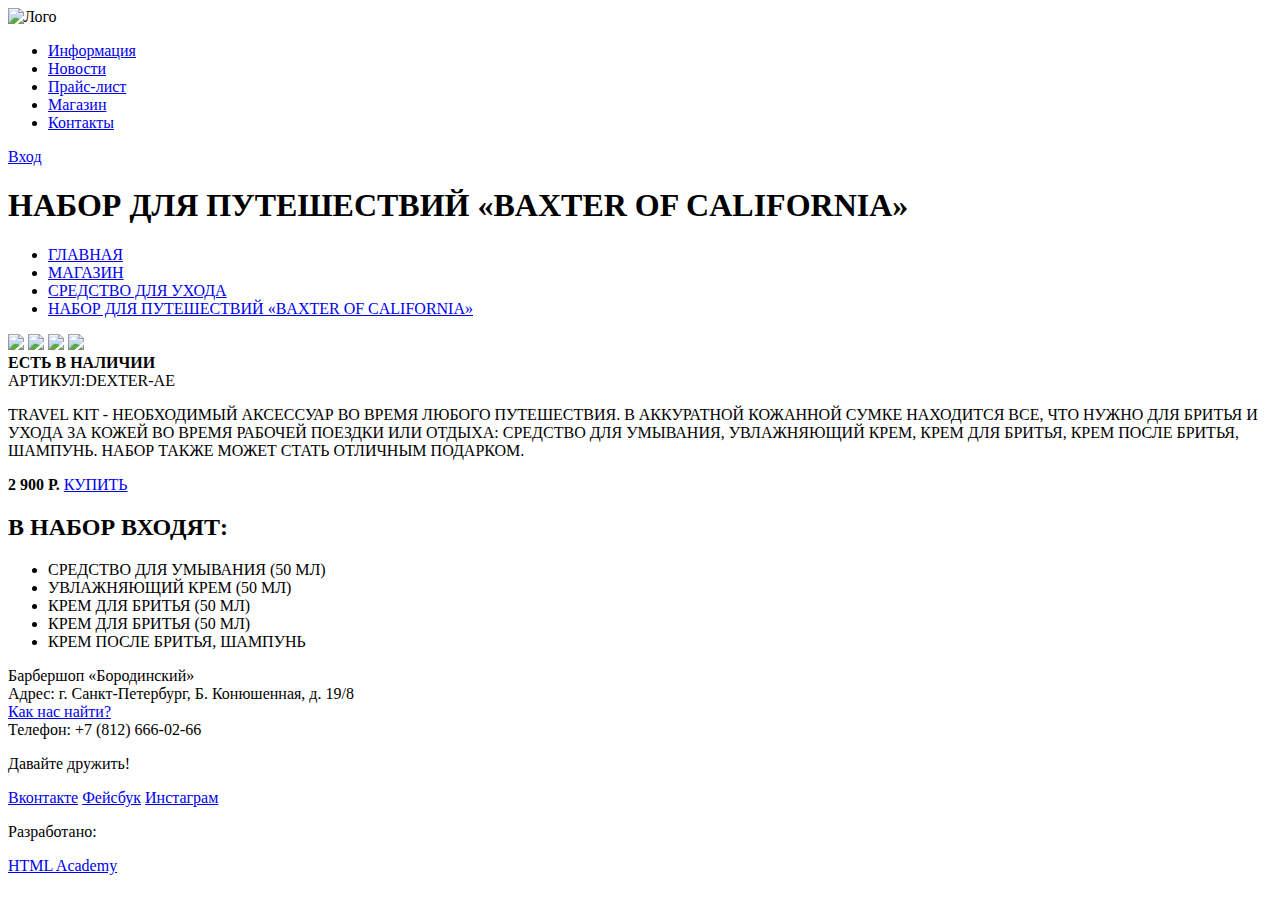
==== catalog-item.html @ 9c6a5e2b "Сделал разметку внутренних страниц Барбершопа" ====
<!DOCTYPE html>
<html lang="ru">
  <head>
    <meta charset="utf-8">
    <title>Катлог «Барбершоп»</title>
  </head>
  <body>
    <header class="main-header">
      <div class="container">
        <div class="logo">
          <img src="img/logo.png" width="90" height="90" alt="Лого">
          </div>
        <nav class="main-navigation">
          <ul>
            <li>
              <a href="#">Информация</a>
            </li>
            <li>
              <a href="#">Новости</a>
            </li>
            <li>
              <a href="#">Прайс-лист</a>
            </li>
            <li>
              <a href="#">Магазин</a>
            </li>
            <li>
              <a href="#">Контакты</a>
            </li>
          </ul>
        </nav>
        <div class="user-block">
          <a class="login" href="#">Вход</a>
        </div>
      </div>
    </header>
    <main class="container">
      <div class="caption">
        <h1>НАБОР ДЛЯ ПУТЕШЕСТВИЙ &laquoBAXTER OF CALIFORNIA&raquo</h1>
          </div>
          <div class="breadcrumbs">
          <ul>
            <li>
              <a href="#">ГЛАВНАЯ</a>
            </li>
            <li>
              <a href="#">МАГАЗИН</a>
            </li>
            <li>
              <a href="#">СРЕДСТВО ДЛЯ УХОДА</a>
            </li>
            <li>
              <a href="#">НАБОР ДЛЯ ПУТЕШЕСТВИЙ &laquoBAXTER OF CALIFORNIA&raquo</a>
            </li>
          </ul>
          </div>
          <section class="foto-slider">
            <img src="http://placehold.it/150x100">
            <img src="http://placehold.it/150x100">
            <img src="http://placehold.it/150x100">
            <img src="http://placehold.it/150x100">
          </section>
          <section class="description">
            <b>ЕСТЬ В НАЛИЧИИ</b>
            <article>АРТИКУЛ:DEXTER-AE</article>
            <p>TRAVEL KIT - НЕОБХОДИМЫЙ АКСЕССУАР ВО ВРЕМЯ ЛЮБОГО ПУТЕШЕСТВИЯ.
              В АККУРАТНОЙ КОЖАННОЙ СУМКЕ НАХОДИТСЯ ВСЕ, ЧТО НУЖНО ДЛЯ БРИТЬЯ И
              УХОДА ЗА КОЖЕЙ ВО ВРЕМЯ РАБОЧЕЙ ПОЕЗДКИ ИЛИ ОТДЫХА: СРЕДСТВО ДЛЯ
              УМЫВАНИЯ, УВЛАЖНЯЮЩИЙ КРЕМ, КРЕМ ДЛЯ БРИТЬЯ, КРЕМ ПОСЛЕ БРИТЬЯ,
              ШАМПУНЬ. НАБОР ТАКЖЕ МОЖЕТ СТАТЬ ОТЛИЧНЫМ ПОДАРКОМ.
            </p>
            <section class="bay">
              <b>2 900 Р.</b>
              <a class="btn" href="#">КУПИТЬ</a>
            </section>
            <section class="include">
              <h2>В НАБОР ВХОДЯТ:</h2>
                <ul>
                  <li>СРЕДСТВО ДЛЯ УМЫВАНИЯ (50 МЛ)</li>
                  <li>УВЛАЖНЯЮЩИЙ КРЕМ (50 МЛ)</li>
                  <li>КРЕМ ДЛЯ БРИТЬЯ (50 МЛ)</li>
                  <li>КРЕМ ДЛЯ БРИТЬЯ (50 МЛ)</li>
                  <li> КРЕМ ПОСЛЕ БРИТЬЯ, ШАМПУНЬ</li>
      </main>
      <footer class="main-footer">
      <div class="container">
        <section class="footer-contacts">
          Барбершоп «Бородинский»<br>
          Адрес: г. Санкт-Петербург, Б. Конюшенная, д. 19/8<br>
          <a href="#">Как нас найти?</a><br>
          Телефон: +7 (812) 666-02-66
        </section>
        <section class="footer-social">
          <p>Давайте дружить!</p>
          <a class="social-btn social-btn-vk" href="#">Вконтакте</a>
          <a class="social-btn social-btn-fb" href="#">Фейсбук</a>
          <a class="social-btn social-btn-inst" href="#">Инстаграм</a>
        </section>
        <section class="footer-copyright">
          <p>Разработано:</p>
          <a class="btn" href="https://htmlacademy.ru">HTML Academy</a>
        </section>
      </div>
    </footer>
  </body>
</html>
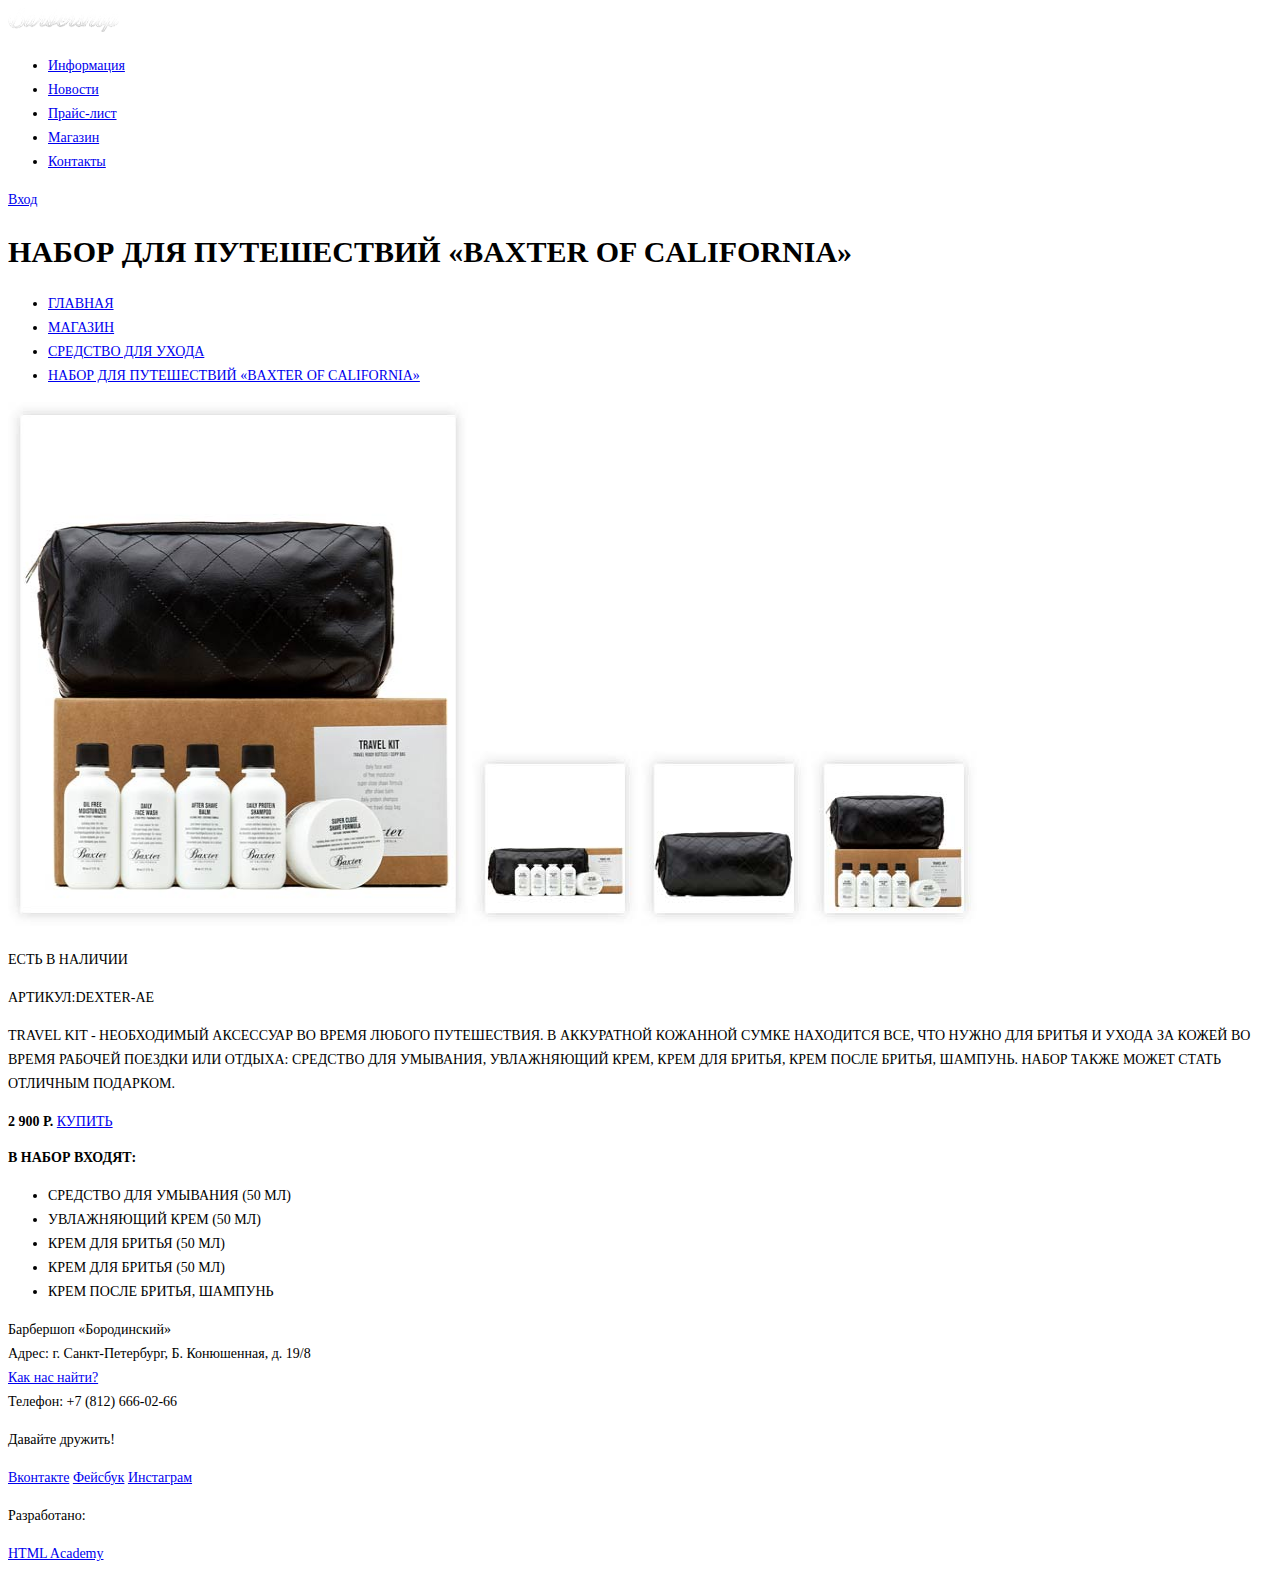
==== commit 052fd251: "Подготовка графики и текстовых стилей «Барбершопа»" ====
--- a/catalog-item.html
+++ b/catalog-item.html
@@ -3,12 +3,13 @@
   <head>
     <meta charset="utf-8">
     <title>Катлог «Барбершоп»</title>
+    <link href="css/style.css" rel="stylesheet">
   </head>
   <body>
     <header class="main-header">
       <div class="container">
         <div class="logo">
-          <img src="img/logo.png" width="90" height="90" alt="Лого">
+          <img src="img/logo.png" width="111" height="24" alt="Лого">
           </div>
         <nav class="main-navigation">
           <ul>
@@ -35,40 +36,31 @@
       </div>
     </header>
     <main class="container">
-      <div class="caption">
-        <h1>НАБОР ДЛЯ ПУТЕШЕСТВИЙ &laquoBAXTER OF CALIFORNIA&raquo</h1>
-          </div>
+        <h1 class="caption">НАБОР ДЛЯ ПУТЕШЕСТВИЙ &laquoBAXTER OF CALIFORNIA&raquo</h1>
           <div class="breadcrumbs">
           <ul>
-            <li>
-              <a href="#">ГЛАВНАЯ</a>
-            </li>
-            <li>
-              <a href="#">МАГАЗИН</a>
-            </li>
-            <li>
-              <a href="#">СРЕДСТВО ДЛЯ УХОДА</a>
-            </li>
-            <li>
-              <a href="#">НАБОР ДЛЯ ПУТЕШЕСТВИЙ &laquoBAXTER OF CALIFORNIA&raquo</a>
-            </li>
+            <li><a href="#">ГЛАВНАЯ</a></li>
+            <li><a href="#">МАГАЗИН</a></li>
+            <li><a href="#">СРЕДСТВО ДЛЯ УХОДА</a></li>
+            <li><a class="active" href="#">НАБОР ДЛЯ ПУТЕШЕСТВИЙ &laquoBAXTER OF CALIFORNIA&raquo</a></li>
           </ul>
           </div>
           <section class="foto-slider">
-            <img src="http://placehold.it/150x100">
-            <img src="http://placehold.it/150x100">
-            <img src="http://placehold.it/150x100">
-            <img src="http://placehold.it/150x100">
+            <img src="img/big-shop.jpg" width="460" height="524" alt="">
+            <img src="img/sl-shop.jpg" >
+            <img src="img/sl-shop2.jpg">
+            <img src="img/sl-shop3.jpg">
           </section>
           <section class="description">
-            <b>ЕСТЬ В НАЛИЧИИ</b>
-            <article>АРТИКУЛ:DEXTER-AE</article>
+            <p>ЕСТЬ В НАЛИЧИИ</p>
+            <span class="article">АРТИКУЛ:DEXTER-AE</span>
             <p>TRAVEL KIT - НЕОБХОДИМЫЙ АКСЕССУАР ВО ВРЕМЯ ЛЮБОГО ПУТЕШЕСТВИЯ.
               В АККУРАТНОЙ КОЖАННОЙ СУМКЕ НАХОДИТСЯ ВСЕ, ЧТО НУЖНО ДЛЯ БРИТЬЯ И
               УХОДА ЗА КОЖЕЙ ВО ВРЕМЯ РАБОЧЕЙ ПОЕЗДКИ ИЛИ ОТДЫХА: СРЕДСТВО ДЛЯ
               УМЫВАНИЯ, УВЛАЖНЯЮЩИЙ КРЕМ, КРЕМ ДЛЯ БРИТЬЯ, КРЕМ ПОСЛЕ БРИТЬЯ,
               ШАМПУНЬ. НАБОР ТАКЖЕ МОЖЕТ СТАТЬ ОТЛИЧНЫМ ПОДАРКОМ.
             </p>
+          </section>
             <section class="bay">
               <b>2 900 Р.</b>
               <a class="btn" href="#">КУПИТЬ</a>
@@ -81,6 +73,7 @@
                   <li>КРЕМ ДЛЯ БРИТЬЯ (50 МЛ)</li>
                   <li>КРЕМ ДЛЯ БРИТЬЯ (50 МЛ)</li>
                   <li> КРЕМ ПОСЛЕ БРИТЬЯ, ШАМПУНЬ</li>
+            </section>
       </main>
       <footer class="main-footer">
       <div class="container">
--- a/css/style.css
+++ b/css/style.css
@@ -0,0 +1,20 @@
+body{
+  font-family: 'PT Sans Narrow';
+  font-size: 14px;
+  line-height: 24px;
+  color: f7f4f1;
+  font-weight: NarrowBold;
+}
+h1{
+  font-family: 'PT Sans Narrow';
+  font-size: 30px;
+  line-height: 40px;
+  color: 000000;
+  font-weight: NarrowBold;
+}
+h2{
+  font-family: 'PT Sans Narrow';
+  font-size: 14px;
+  color: 000000;
+  font-weight: NarrowBold;
+}
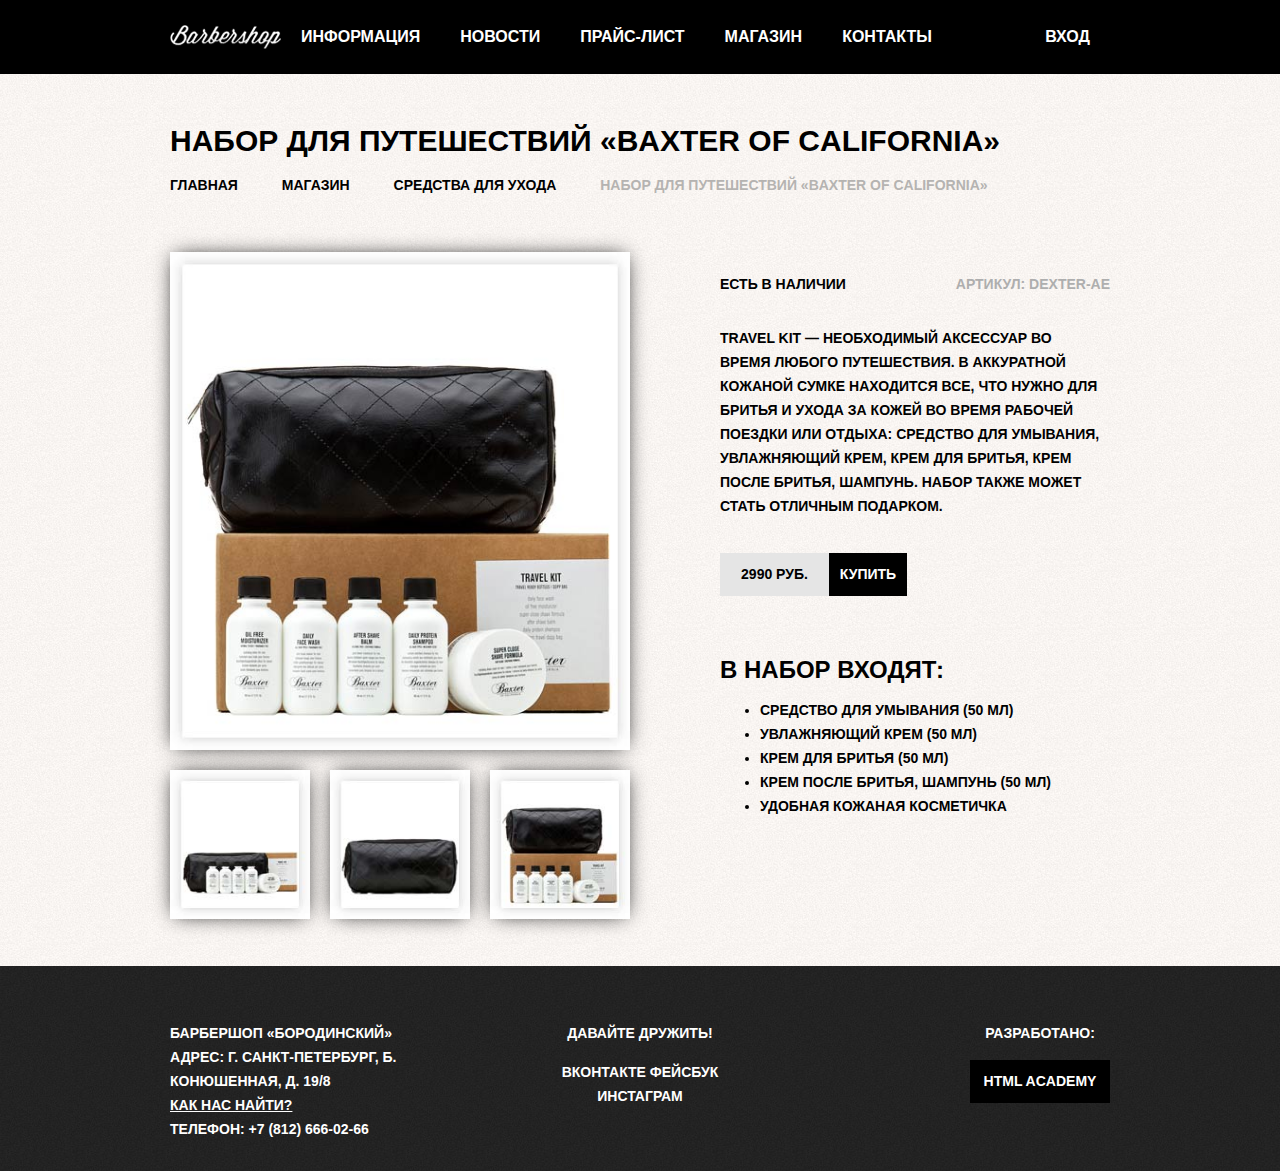
==== commit 043b4954: "Сетка «Барбершопа»" ====
--- a/catalog-item.html
+++ b/catalog-item.html
@@ -7,27 +7,17 @@
   </head>
   <body>
     <header class="main-header">
-      <div class="container">
-        <div class="logo">
-          <img src="img/logo.png" width="111" height="24" alt="Лого">
-          </div>
+      <div class="container clearfix">
+        <div class="logo2">
+        <img src="img/logo.png" width="111" height="24" alt="Лого">
+        </div>
         <nav class="main-navigation">
-          <ul>
-            <li>
-              <a href="#">Информация</a>
-            </li>
-            <li>
-              <a href="#">Новости</a>
-            </li>
-            <li>
-              <a href="#">Прайс-лист</a>
-            </li>
-            <li>
-              <a href="#">Магазин</a>
-            </li>
-            <li>
-              <a href="#">Контакты</a>
-            </li>
+          <ul class="main-menu">
+            <li><a href="index.html">Информация</a></li>
+            <li><a href="#">Новости</a></li>
+            <li><a href="#">Прайс-лист</a></li>
+            <li><a class="active" href="catalog.html">Магазин</a></li>
+            <li><a href="#">Контакты</a></li>
           </ul>
         </nav>
         <div class="user-block">
@@ -35,48 +25,51 @@
         </div>
       </div>
     </header>
-    <main class="container">
-        <h1 class="caption">НАБОР ДЛЯ ПУТЕШЕСТВИЙ &laquoBAXTER OF CALIFORNIA&raquo</h1>
-          <div class="breadcrumbs">
+    <main class="container clearfix">
+      <h2 class="item-title">Набор для путешествий &laquo;Baxter of California&raquo;</h2>
+      <nav class="breadcrumbs">
           <ul>
-            <li><a href="#">ГЛАВНАЯ</a></li>
-            <li><a href="#">МАГАЗИН</a></li>
-            <li><a href="#">СРЕДСТВО ДЛЯ УХОДА</a></li>
-            <li><a class="active" href="#">НАБОР ДЛЯ ПУТЕШЕСТВИЙ &laquoBAXTER OF CALIFORNIA&raquo</a></li>
+            <li><a href="index.html">Главная</a></li>
+    				<li><a href="catalog.html">Магазин</a></li>
+    				<li><a href="#">Средства для ухода</a></li>
+    				<li class="active"><a href="#">Набор для путешествий &laquo;Baxter of California&raquo;</a></li>
           </ul>
-          </div>
-          <section class="foto-slider">
-            <img src="img/big-shop.jpg" width="460" height="524" alt="">
-            <img src="img/sl-shop.jpg" >
-            <img src="img/sl-shop2.jpg">
-            <img src="img/sl-shop3.jpg">
+      </nav>
+          <section class="gallery-slider">
+            <div class="image-big">
+      				<img src="img/big-shop.jpg" width="460" height="498" alt="Набор для путешествий Baxter 0of California">
+      			</div>
+            <div class="image-small clearfix">
+      				<img src="img/sl-shop.jpg" width="140" height="149" alt="Набор для путешествий Baxter of California">
+      				<img src="img/sl-shop2.jpg" width="140" height="149" alt="Набор для путешествий Baxter of California">
+      				<img src="img/sl-shop3.jpg" width="140" height="149" alt="Набор для путешествий Baxter of California">
+      			</div>
           </section>
           <section class="description">
-            <p>ЕСТЬ В НАЛИЧИИ</p>
-            <span class="article">АРТИКУЛ:DEXTER-AE</span>
-            <p>TRAVEL KIT - НЕОБХОДИМЫЙ АКСЕССУАР ВО ВРЕМЯ ЛЮБОГО ПУТЕШЕСТВИЯ.
-              В АККУРАТНОЙ КОЖАННОЙ СУМКЕ НАХОДИТСЯ ВСЕ, ЧТО НУЖНО ДЛЯ БРИТЬЯ И
-              УХОДА ЗА КОЖЕЙ ВО ВРЕМЯ РАБОЧЕЙ ПОЕЗДКИ ИЛИ ОТДЫХА: СРЕДСТВО ДЛЯ
-              УМЫВАНИЯ, УВЛАЖНЯЮЩИЙ КРЕМ, КРЕМ ДЛЯ БРИТЬЯ, КРЕМ ПОСЛЕ БРИТЬЯ,
-              ШАМПУНЬ. НАБОР ТАКЖЕ МОЖЕТ СТАТЬ ОТЛИЧНЫМ ПОДАРКОМ.
-            </p>
-          </section>
-            <section class="bay">
-              <b>2 900 Р.</b>
-              <a class="btn" href="#">КУПИТЬ</a>
+              <div class="first-row clearfix">
+      					<div class="available">Есть в наличии</div>
+      					<div class="article">Артикул: Dexter-AE</div>
+              </div>
+              <div class="about">
+      					Travel Kit &#8212; необходимый аксессуар во время любого путешествия. В аккуратной кожаной сумке находится все, что нужно для бритья и ухода за кожей во время рабочей поездки или отдыха: средство для умывания, увлажняющий крем, крем для бритья, крем после бритья, шампунь. Набор также может стать отличным подарком.
+      				</div>
+            <section class="buy-item">
+              <div class="price">2990 руб.</div>
+      				<a class="btn btn-buy" href="#">Купить</a>
             </section>
             <section class="include">
-              <h2>В НАБОР ВХОДЯТ:</h2>
+              <h3>В набор входят:</h3>
                 <ul>
-                  <li>СРЕДСТВО ДЛЯ УМЫВАНИЯ (50 МЛ)</li>
-                  <li>УВЛАЖНЯЮЩИЙ КРЕМ (50 МЛ)</li>
-                  <li>КРЕМ ДЛЯ БРИТЬЯ (50 МЛ)</li>
-                  <li>КРЕМ ДЛЯ БРИТЬЯ (50 МЛ)</li>
-                  <li> КРЕМ ПОСЛЕ БРИТЬЯ, ШАМПУНЬ</li>
+                  <li>Средство для умывания (50 мл)</li>
+                  <li>Увлажняющий крем (50 мл)</li>
+                  <li>Крем для бритья (50 мл)</li>
+                  <li>Крем после бритья, шампунь (50 мл)</li>
+                  <li>Удобная кожаная косметичка</li>
             </section>
+          </section>
       </main>
       <footer class="main-footer">
-      <div class="container">
+      <div class="container clearfix">
         <section class="footer-contacts">
           Барбершоп «Бородинский»<br>
           Адрес: г. Санкт-Петербург, Б. Конюшенная, д. 19/8<br>
--- a/css/style.css
+++ b/css/style.css
@@ -1,20 +1,370 @@
-body{
-  font-family: 'PT Sans Narrow';
-  font-size: 14px;
-  line-height: 24px;
-  color: f7f4f1;
-  font-weight: NarrowBold;
-}
-h1{
-  font-family: 'PT Sans Narrow';
-  font-size: 30px;
-  line-height: 40px;
-  color: 000000;
-  font-weight: NarrowBold;
+/* main */
+body {
+	font-family: "PT Sans Narrow", "Arial", sans-serif ;
+	font-weight: bold;
+	font-size: 14px;
+	color: #000000;
+	line-height: 24px;
+	text-transform: uppercase;
+	padding: 0;
+	margin: 0;
+	background: #fbf8f5 url("../img/bg-wihte.jpg");
 }
 h2{
-  font-family: 'PT Sans Narrow';
-  font-size: 14px;
-  color: 000000;
-  font-weight: NarrowBold;
-}
+	margin-top: 0px;
+	font-size: 30px;
+	line-height: normal;
+}
+h3{
+	font-size: 24px;
+	line-height: normal;
+	margin-top: 0;
+	margin-bottom: 0;
+}
+.container{
+	width: 940px;
+	margin: auto;
+}
+.container a{
+	text-decoration: none;
+	color: #ffffff;
+}
+.clearfix::after{
+	content:"";
+	display: table;
+	clear: both;
+}
+.btn{
+	display: inline-block;
+	vertical-align: top;
+	margin-right: 16px;
+	background-color: #000000;
+	width: 140px;
+	height: 43px;
+	line-height: 43px;
+	cursor: pointer;
+	text-align: center;
+	border: none;
+	outline: none;
+}
+.btn:hover,
+.btn:active {
+	background-color:#663d15;
+}
+.btn:disabled {
+  cursor: default;
+  opacity: .5;
+}
+.btn:disabled:hover {
+  background: #000000;
+}
+
+/* 1. header */
+
+.main-header{
+	font-size: 16px;
+	margin-bottom: 50px;
+	background-color: #000000;
+}
+.main-navigation{
+	float: left;
+	width: 680px;
+}
+.main-navigation ul{
+	list-style: none;
+	padding: 0;
+	margin: 0;
+	font-size: 0;
+}
+.main-navigation li{
+	font-size: 16px;
+	display: inline-block;
+	vertical-align:top;
+}
+.main-navigation a{
+	padding: 25px 20px;
+	display: block;
+}
+.main-navigation a:hover{
+	background-color:#242424;
+}
+.main-navigation .active a{
+	position: relative;
+}
+.main-navigation .active a:after{
+	content: "";
+	position: absolute;
+	height: 5px;
+	background-color: white;
+	bottom:0px;
+	left:20px;
+	right:20px;
+}
+.user-block{
+	float: right;
+	max-width: 140px;
+	margin:0;
+	padding:0;
+}
+.logo2{
+	float: left;
+	margin:0;
+	padding-top:25px;
+}
+.login{
+	display: inline-block;
+	vertical-align: top;
+	padding:25px 20px;
+	padding-left: 50px;
+	position: relative;
+}
+
+/* footer */
+
+.main-footer{
+	padding-top: 55px;
+	padding-bottom: 30px;
+	margin-top: 30px;
+	color: #ffffff;
+	background: #252525 url("../img/bg-footer.jpg");
+}
+.main-footer p{
+	margin:0;
+	margin-bottom: 15px;
+}
+.footer-contacts {
+	float: left;
+	margin-right: 70px;
+	width: 310px;
+}
+.footer-contacts a{
+	text-decoration: underline;
+}
+.footer-social{
+	float: left;
+	text-align: center;
+	width: 180px;
+}
+.footer-copyright{
+	float: right;
+	width: 140px;
+	text-align: center;
+}
+/*catalog*/
+
+.caption-title{
+	margin:0;
+	margin-bottom: 20px;
+}
+.breadcrumbs{
+	margin-bottom: 55px;
+}
+.breadcrumbs ul{
+	padding:0;
+	margin:0;
+}
+.breadcrumbs li a{
+	color: #000000;
+}
+.breadcrumbs .active a{
+	color: #b5b3b1;
+}
+.breadcrumbs li{
+	display: inline-block;
+	vertical-align: top;
+	margin-right: 40px;
+	position: relative;
+}
+.breadcrumbs li:last-child::after{
+	width: 0;
+	height: 0;
+}
+.left-column {
+float: left;
+width: 220px;
+margin-right: 20px;
+}
+fieldset{
+	padding: 0;
+	border: none;
+	margin-bottom: 35px;
+}
+fieldset h3{
+	margin-top:-5px;
+	margin-bottom: 23px;
+}
+.left-column input{
+	display: none;
+}
+.left-column label{
+	display: block;
+	margin-bottom: 13px;
+	padding-left: 40px;
+	margin-left:0;
+	position: relative;
+}
+label{
+	display: block;
+	margin-bottom: 20px;
+	margin-left: 41px;
+	position: relative;
+}
+label:hover{
+	color:#663d15;
+}
+.left-column .btn{
+	padding: 0;
+	width: 112px;
+	margin-top: 35px;
+}
+.catalog-items{
+	float: right;
+	width: 700px;
+}
+.catalog-item{
+	float: left;
+	margin-right: 20px;
+	margin-bottom: 20px;
+	width: 220px;
+	padding-bottom: 15px;
+	background-color: #ffffff;
+	box-shadow: 0 0 10px -5px black;
+}
+.catalog-item:nth-child(3n){
+	margin-right: 0;
+}
+.title-item{
+	padding: 0 14px;
+	background-color: #ffffff;
+}
+.title-item a{
+	text-decoration: none;
+	color: #000000;
+}
+.title-item span{
+	display:block;
+	margin:0;
+	padding:0;
+}
+.title-item .name-item{
+	text-transform: none;
+	margin-top:-2px;
+}
+.buy-item{
+	margin-top: 5px;
+	text-align: center;
+	background-color: #ffffff;
+	font-size:0;
+}
+.price, .btn-buy{
+	padding: 0;
+	margin:0;
+	display: inline-block;
+	vertical-align: top;
+	font-size: 14px;
+}
+.btn-buy{
+	width: 78px;
+	height:43px;
+	text-align: center;
+	line-height: 43px;
+}
+.price{
+	width: 109px;
+	height:43px;
+	text-align: center;
+	background-color: #e5e5e5;
+	line-height: 43px;
+}
+.page{
+	padding-top: 35px;
+	clear: both;
+	font-size: 0;
+	margin-left: 240px;
+	margin-bottom: 15px;
+}
+.page a{
+	display: inline-block;
+	vertical-align: top;
+	width: 44px;
+	font-size: 14px;
+	height: 44px;
+	line-height: 44px;
+	text-align: center;
+	background-color: #000000;
+	margin-right: 6px;
+}
+.page a:hover{
+	background-color: #663d15;
+}
+.page a.current{
+	background-color: #ffffff;
+	color: #000000;
+}
+
+/* catalog-item */
+
+.item-title{
+	margin-bottom: 15px;
+}
+.gallery-slider {
+	float:left;
+	width: 460px;
+}
+.image-big{
+	height: 498px;
+	margin-bottom: 20px;
+	box-shadow: 0 0 20px -5px black;
+}
+.image-small{
+	margin-bottom: 17px;
+}
+.image-small img{
+	margin-right: 20px;
+	float: left;
+	box-shadow: 0 0 20px -5px black;
+}
+.image-small img:last-child{
+	margin-right: 0;
+}
+.description{
+	float: right;
+	width: 390px;
+}
+.first-row{
+	width: 390px;
+	margin-top:20px;
+	margin-bottom: 30px;
+}
+.first-row .available{
+	float: left;
+}
+.first-row .article{
+	float: right;
+	color: #aeaeae;
+}
+.about{
+	width: 385px;
+	margin-bottom: 35px;
+}
+.description .buy-item{
+	text-align: left;
+	background: none;
+	margin-bottom: 60px;
+}
+.description .price {
+	margin-left: 0;
+}
+.item-composition ul{
+	padding: 15px;
+}
+.image-small img:last-child{
+	margin-right: 0px;
+}
+.item-composition ul{
+	list-style: none;
+	margin: 0;
+	padding: 0;
+	padding-left: 17px;
+	margin-top: 30px;
+}
